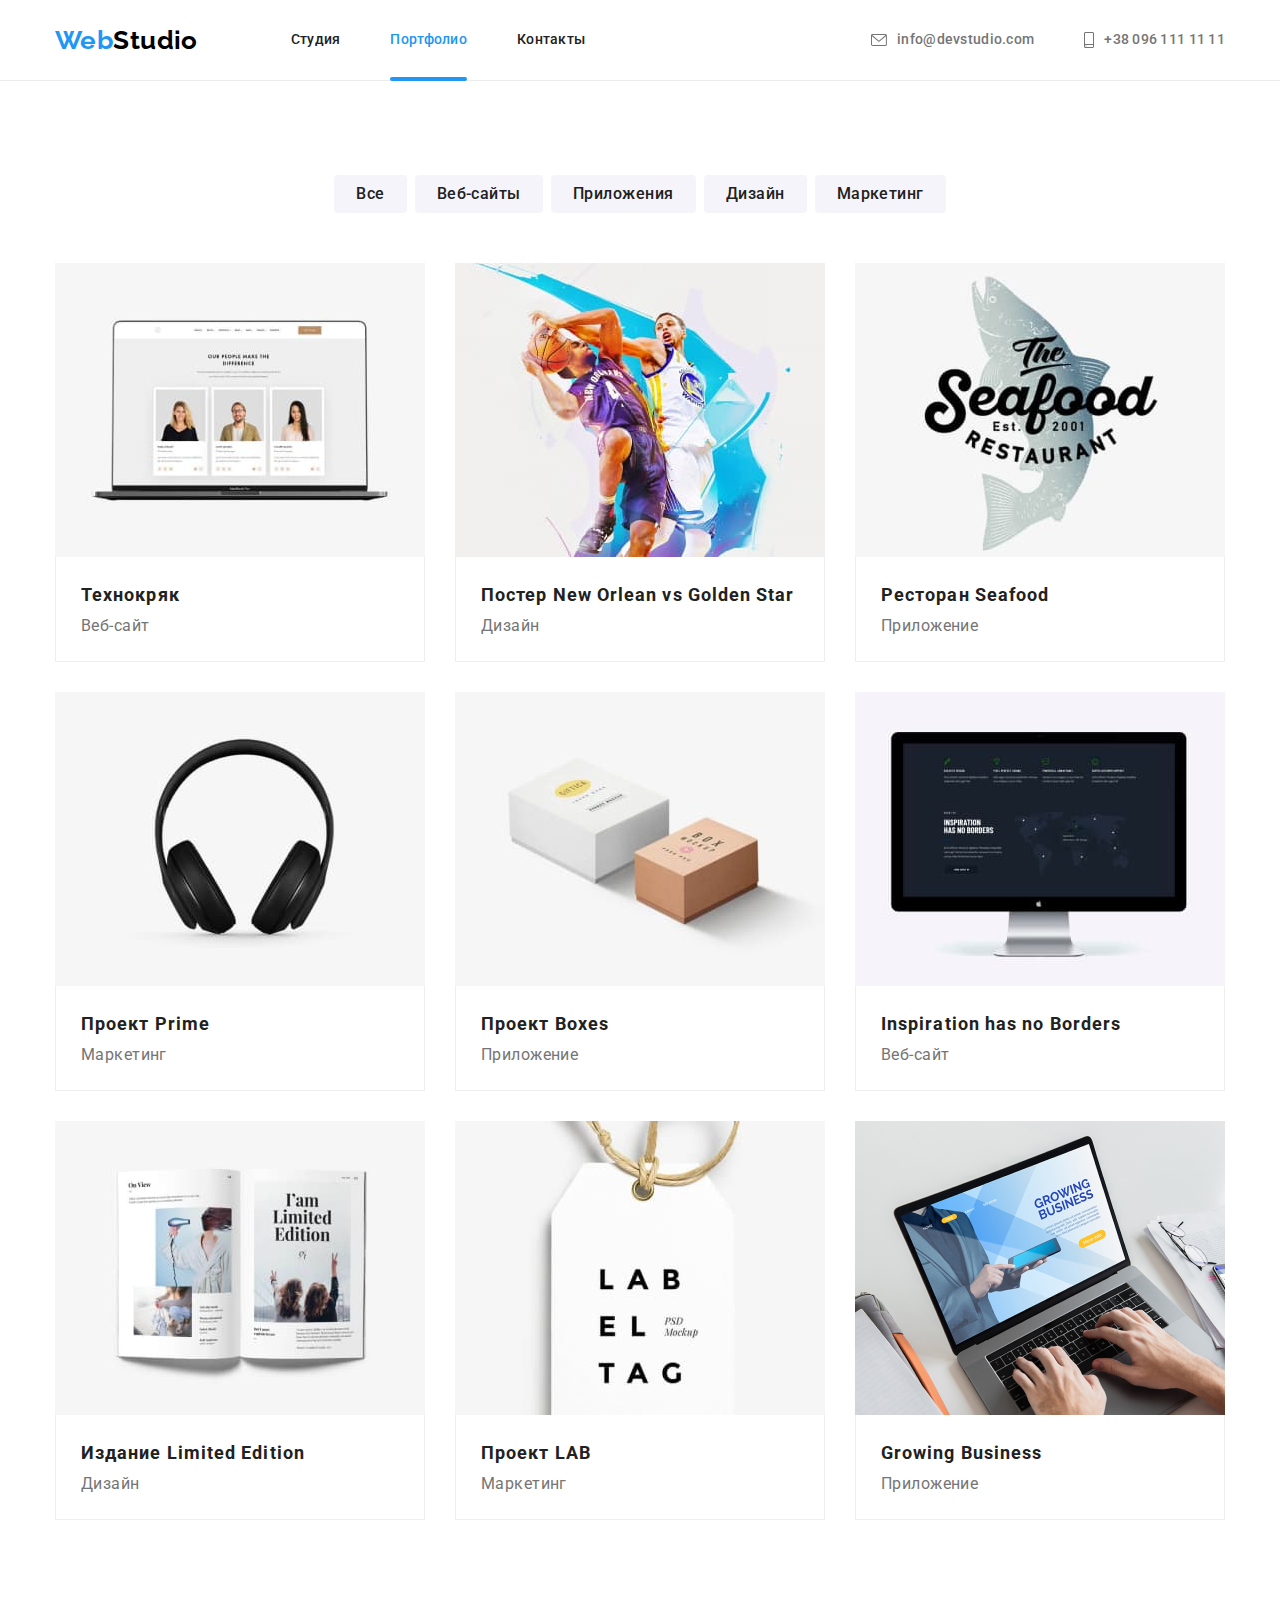
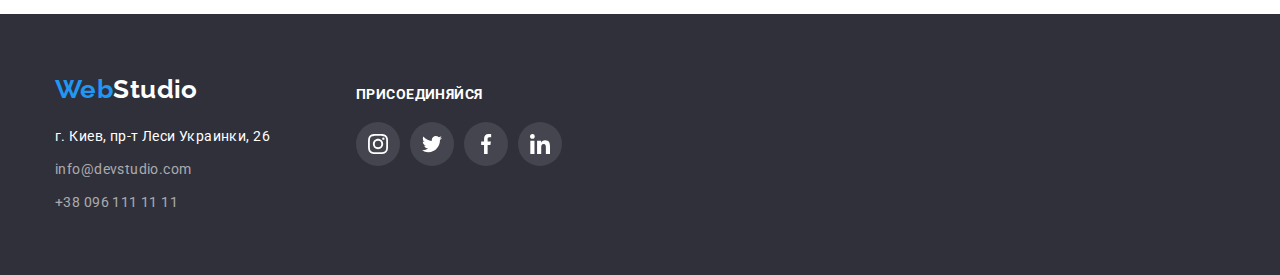
==== portfolio.html @ f60fc32f "Initial commit" ====
<!DOCTYPE html>
<html lang="ru">
  <head>
    <meta charset="UTF-8" />
    <meta http-equiv="X-UA-Compatible" content="IE=edge" />
    <meta name="viewport" content="width=device-width, initial-scale=1.0" />
    <title>Portfolio</title>

    <link rel="preconnect" href="https://fonts.googleapis.com" />
    <link rel="preconnect" href="https://fonts.gstatic.com" crossorigin />
    <link
      href="https://fonts.googleapis.com/css2?family=Raleway:wght@700&family=Roboto:wght@400;500;700;900&display=swap"
      rel="stylesheet"
    />
    <!-- Normalize start -->
    <link
      rel="stylesheet"
      href="https://cdnjs.cloudflare.com/ajax/libs/modern-normalize/1.1.0/modern-normalize.min.css"
    />

    <link rel="stylesheet" href="./css/styles.css" />
  </head>
  <body>
    <!-- Header -->
    <header class="header">
      <div class="header-menu container">
        <a class="header-logo link" href="./index.html"
          >Web<span class="logo-accent link">Studio</span>
        </a>
        <nav class="header-nav">
          <ul class="header-list list">
            <li class="header-item">
              <a href="./index.html" class="link-nav link">Студия</a>
            </li>
            <li class="header-item">
              <a href="./portfolio.html" class="link-nav link current">Портфолио</a>
            </li>
            <li class="header-item"><a href="#" class="link-nav link">Контакты</a></li>
          </ul>
        </nav>
        <ul class="header-contacts list">
          <li class="contacts-list">
            <a href="mailto:info@devstudio.com" class="contacts-link link"
              ><svg class="icon-mail">
                <use href="./images/icons.svg#mail"></use></svg
              >info@devstudio.com</a
            >
          </li>
          <li class="contacts-list">
            <a href="tel:+380961111111" class="contacts-link link"
              ><svg class="icon-smartphone">
                <use href="./images/icons.svg#phone"></use></svg
              >+38 096 111 11 11</a
            >
          </li>
        </ul>
      </div>
    </header>

    <!-- Main -->
    <main>
      <section class="portfolio section">
        <div class="container">
          <h1 class="visually-hidden">Портфолио</h1>

          <ul class="list-button list">
            <li class="portfolio-btn">
              <button class="portfolio-button" type="button">Все</button>
            </li>
            <li class="portfolio-btn">
              <button class="portfolio-button" type="button">Веб-сайты</button>
            </li>
            <li class="portfolio-btn">
              <button class="portfolio-button" type="button">Приложения</button>
            </li>
            <li class="portfolio-btn">
              <button class="portfolio-button" type="button">Дизайн</button>
            </li>
            <li class="portfolio-btn">
              <button class="portfolio-button" type="button">Маркетинг</button>
            </li>
          </ul>

          <ul class="portfolio-list list">
            <li class="portfolio-item">
              <a class="portfolio-link link" href="">
                <div class="product-thumb">
                  <img
                    src="./images/Portfolio/work_examples_1.jpg"
                    alt="Технокряк"
                    width="370"
                    height="294"
                  />
                  <div class="product-overlay">
                    <p class="review">
                      Ресурс предлагает комплексные предложения с разным уровнем функционала и
                      сервисов. Все это позволит посетителю получить исчерпывающие сведения о
                      компании или частном лице.
                    </p>
                  </div>
                </div>
                <div class="portfolio-container">
                  <h2 class="portfolio-title">Технокряк</h2>
                  <p class="examples">Веб-сайт</p>
                </div>
              </a>
            </li>
            <li class="portfolio-item">
              <a href="" class="portfolio-link link">
                <div class="product-thumb">
                  <img
                    src="./images/Portfolio/work_examples_2.jpg"
                    alt="Постер New Orlean vs Golden Star"
                    width="370"
                  />
                  <div class="product-overlay">
                    <p class="review">
                      Ресурс предлагает комплексные предложения с разным уровнем функционала и
                      сервисов. Все это позволит посетителю получить исчерпывающие сведения о
                      компании или частном лице.
                    </p>
                  </div>
                </div>
                <div class="portfolio-container">
                  <h2 class="portfolio-title">Постер New Orlean vs Golden Star</h2>
                  <p class="examples">Дизайн</p>
                </div>
              </a>
            </li>
            <li class="portfolio-item">
              <a href="" class="portfolio-link link">
                <div class="product-thumb">
                  <img
                    src="./images/Portfolio/work_examples_3.jpg"
                    alt="Ресторан Seafood"
                    width="370"
                  />
                  <div class="product-overlay">
                    <p class="review">
                      Ресурс предлагает комплексные предложения с разным уровнем функционала и
                      сервисов. Все это позволит посетителю получить исчерпывающие сведения о
                      компании или частном лице.
                    </p>
                  </div>
                </div>
                <div class="portfolio-container">
                  <h2 class="portfolio-title">Ресторан Seafood</h2>
                  <p class="examples">Приложение</p>
                </div>
              </a>
            </li>
            <li class="portfolio-item">
              <a href="" class="portfolio-link link">
                <div class="product-thumb">
                  <img
                    src="./images/Portfolio/work_examples_4.jpg"
                    alt="Проект Prime"
                    width="370"
                  />
                  <div class="product-overlay">
                    <p class="review">
                      Ресурс предлагает комплексные предложения с разным уровнем функционала и
                      сервисов. Все это позволит посетителю получить исчерпывающие сведения о
                      компании или частном лице.
                    </p>
                  </div>
                </div>
                <div class="portfolio-container">
                  <h2 class="portfolio-title">Проект Prime</h2>
                  <p class="examples">Маркетинг</p>
                </div>
              </a>
            </li>
            <li class="portfolio-item">
              <a href="" class="portfolio-link link">
                <div class="product-thumb">
                  <img
                    src="./images/Portfolio/work_examples_5.jpg"
                    alt="Проект Boxes"
                    width="370"
                  />
                  <div class="product-overlay">
                    <p class="review">
                      Ресурс предлагает комплексные предложения с разным уровнем функционала и
                      сервисов. Все это позволит посетителю получить исчерпывающие сведения о
                      компании или частном лице.
                    </p>
                  </div>
                </div>
                <div class="portfolio-container">
                  <h2 class="portfolio-title">Проект Boxes</h2>
                  <p class="examples">Приложение</p>
                </div>
              </a>
            </li>
            <li class="portfolio-item">
              <a href="" class="portfolio-link link">
                <div class="product-thumb">
                  <img
                    src="./images/Portfolio/work_examples_6.jpg"
                    alt="Inspiration has no Borders"
                    width="370"
                  />
                  <div class="product-overlay">
                    <p class="review">
                      Ресурс предлагает комплексные предложения с разным уровнем функционала и
                      сервисов. Все это позволит посетителю получить исчерпывающие сведения о
                      компании или частном лице.
                    </p>
                  </div>
                </div>
                <div class="portfolio-container">
                  <h2 class="portfolio-title">Inspiration has no Borders</h2>
                  <p class="examples">Веб-сайт</p>
                </div>
              </a>
            </li>
            <li class="portfolio-item">
              <a href="" class="portfolio-link link">
                <div class="product-thumb">
                  <img
                    src="./images/Portfolio/work_examples_7.jpg"
                    alt="Издание Limited Edition"
                    width="370"
                  />
                  <div class="product-overlay">
                    <p class="review">
                      Ресурс предлагает комплексные предложения с разным уровнем функционала и
                      сервисов. Все это позволит посетителю получить исчерпывающие сведения о
                      компании или частном лице.
                    </p>
                  </div>
                </div>
                <div class="portfolio-container">
                  <h2 class="portfolio-title">Издание Limited Edition</h2>
                  <p class="examples">Дизайн</p>
                </div>
              </a>
            </li>
            <li class="portfolio-item">
              <a href="" class="portfolio-link link">
                <div class="product-thumb">
                  <img src="./images/Portfolio/work_examples_8.jpg" alt="Проект LAB" width="370" />
                  <div class="product-overlay">
                    <p class="review">
                      Ресурс предлагает комплексные предложения с разным уровнем функционала и
                      сервисов. Все это позволит посетителю получить исчерпывающие сведения о
                      компании или частном лице.
                    </p>
                  </div>
                </div>
                <div class="portfolio-container">
                  <h2 class="portfolio-title">Проект LAB</h2>
                  <p class="examples">Маркетинг</p>
                </div>
              </a>
            </li>
            <li class="portfolio-item">
              <a href="" class="portfolio-link link">
                <div class="product-thumb">
                  <img
                    src="./images/Portfolio/work_examples_9.png"
                    alt="Growing Business"
                    width="370"
                  />
                  <div class="product-overlay">
                    <p class="review">
                      Ресурс предлагает комплексные предложения с разным уровнем функционала и
                      сервисов. Все это позволит посетителю получить исчерпывающие сведения о
                      компании или частном лице.
                    </p>
                  </div>
                </div>
                <div class="portfolio-container">
                  <h2 class="portfolio-title">Growing Business</h2>
                  <p class="examples">Приложение</p>
                </div>
              </a>
            </li>
          </ul>
        </div>
      </section>
    </main>

    <!-- Footer -->
    <footer class="footer">
      <div class="container footer-container">
        <div class="address-container">
          <a class="footer-logo" href="./index.html"
            >Web<span class="footer-logo-accent">Studio</span>
          </a>
          <address>
            <ul class="footer-list list">
              <li class="footer-item">
                <a
                  href="https://bit.ly/3pXMvUd"
                  class="footer-link link"
                  target="_blank"
                  rel="noopener noreferrer"
                  >г. Киев, пр-т Леси Украинки, 26</a
                >
              </li>
              <li class="footer-item">
                <a href="mailto:info@devstudio.com" class="address-link link">info@devstudio.com</a>
              </li>
              <li class="footer-item">
                <a href="tel:+380961111111" class="address-link link">+38 096 111 11 11</a>
              </li>
            </ul>
          </address>
        </div>

        <div class="social-container">
          <h3 class="social-title">присоединяйся</h3>
          <ul class="social-list list">
            <li>
              <a class="social-link" href="">
                <svg class="social-icon" width="20" height="20">
                  <use href="./images/icons.svg#instagram"></use>
                </svg>
              </a>
            </li>
            <li>
              <a class="social-link" href="">
                <svg class="social-icon" width="20" height="20">
                  <use href="./images/icons.svg#twitter"></use>
                </svg>
              </a>
            </li>
            <li>
              <a class="social-link" href="">
                <svg class="social-icon" width="20" height="20">
                  <use href="./images/icons.svg#facebook"></use>
                </svg>
              </a>
            </li>
            <li>
              <a class="social-link" href="">
                <svg class="social-icon" width="20" height="20">
                  <use href="./images/icons.svg#linkedin"></use>
                </svg>
              </a>
            </li>
          </ul>
        </div>
      </div>
    </footer>
  </body>
</html>
---- css/styles.css ----
:root {
  /* Fonts */
  --primary-font: Roboto, sans-serif;
  --secondary-font: Raleway, sans-serif;
  /* Text color */
  --primary-text-color: #757575;
  --title-text-color: #212121;
  --text-logo-color: #000000;
  --wite-text-color: #ffffff;
  --footer-text-color: rgba(255, 255, 255, 0.6);
  --accent-text-color: #2196f3;
  /* Bacground-color */
  --accent-color: #2196f3;
  --accent-button-color: #188ce8;
  --wite-background-color: #ffffff;
  --button-color: #f5f4fa;
  --accent-bacground-color: #2f303a;
  --section-bacground-color: #eeeeee;
  --alt-section-color: #e5e5e5;
  --team-background-color: #f5f4fa;

  /* Line color */
  --header-line-colour: #ececec;

  /* Icon color*/
  --primary-icon-color: #afb1b8;
  --second-icon-color: #ffffff;
}
/* Base styles */

body {
  background-color: var(--wite-background-color);
  color: var(--primary-text-color);
  font-family: var(--primary-font);
  font-size: 14px;
  letter-spacing: 0.03em;
}

/* Reset styles*/

.list {
  list-style: none;
  margin: 0;
  padding: 0;
}

h1,
h2,
h3,
h4,
h5,
h6,
p {
  margin: 0;
}

.link {
  text-decoration: none;
}

img {
  display: block;
  max-width: 100%;
  height: auto;
}

/* Conteiner setings */
.container {
  width: 1200px;
  padding-left: 15px;
  padding-right: 15px;
  margin-left: auto;
  margin-right: auto;
}
.section {
  padding-top: 94px;
  padding-bottom: 94px;
}

/* Header */
.header {
  border-bottom: 1px solid var(--header-line-colour);
}

/* Logo */
.header-logo {
  color: var(--accent-text-color);
  font-family: var(--secondary-font);
  font-weight: 700;
  font-size: 26px;
  line-height: calc(31 / 26);
  text-decoration: none;
}
.logo-accent {
  color: var(--text-logo-color);
}

/* Nav */

.link-item {
  width: 16px;
  height: 12px;
}

.header-menu {
  display: flex;
  align-items: center;
}
.header-nav {
  display: flex;
  align-items: center;
  margin-left: 93px;
}

.header-list {
  display: flex;
  gap: 50px;
}

.link-nav {
  display: block;
  padding-top: 32px;
  padding-bottom: 32px;

  color: var(--title-text-color);
  font-weight: 500;
  line-height: 1.14;
  letter-spacing: 0.02em;
  transition-property: color;
  transition-duration: 250ms;
  transition-timing-function: cubic-bezier(0.4, 0, 0.2, 1);
}
.link-nav:hover,
.link-nav:focus {
  color: var(--accent-text-color);
}

.current {
  position: relative;
  color: var(--accent-text-color);
}

.current::after {
  content: '';
  position: absolute;
  left: 0;
  bottom: 0;
  display: block;
  transform: translateY(1px);
  width: 100%;
  height: 4px;
  border-radius: 2px;
  background-color: var(--accent-color);
}

/* Contacts */
.header-contacts {
  display: flex;
  margin-left: auto;
}
.header-contacts .contacts-list + .contacts-list {
  margin-left: 50px;
}
.contacts-link {
  padding-top: 32px;
  padding-bottom: 32px;
  display: flex;
  align-items: center;

  color: var(--primary-text-color);
  font-weight: 500;
  line-height: 1.14;
  letter-spacing: 0.02em;
  transition-property: color;
  transition-duration: 250ms;
  transition-timing-function: cubic-bezier(0.4, 0, 0.2, 1);
}
.contacts-link:hover,
.contacts-link:focus {
  color: var(--accent-text-color);
}
.icon-mail {
  width: 16px;
  height: 12px;
  margin-right: 10px;
  fill: currentColor;
}

.icon-smartphone {
  width: 10px;
  height: 16px;
  margin-right: 10px;
  fill: currentColor;
}

/* Hero */

.hero-title {
  color: var(--wite-text-color);
  font-weight: 900;
  font-size: 44px;
  line-height: calc(60 / 44);

  letter-spacing: 0.06em;
  text-transform: uppercase;
  margin-top: 0px;
  margin-bottom: 30px;
}

.hero-text-container {
  width: 696px;
  height: 120px;
  margin-left: auto;
  margin-right: auto;
}

.hero {
  max-width: 1600px;
  height: 600px;
  margin-left: auto;
  margin-right: auto;

  background-image: linear-gradient(to right, rgba(47, 48, 58, 0.4), rgba(47, 48, 58, 0.4)),
    url('../images/Hero/hero-jpg.jpg');
  background-position: center;
  background-size: cover;
  background-repeat: no-repeat;

  background-color: var(--accent-bacground-color);
  text-align: center;
  padding-top: 200px;
  padding-bottom: 200px;
}

.hero-button {
  font-family: Roboto;
  background-color: var(--accent-text-color);
  color: var(--wite-text-color);
  font-weight: 700;
  font-size: 16px;
  line-height: 1.87;
  letter-spacing: 0.06em;
  cursor: pointer;
  text-align: center;
  border-radius: 4px;
  padding: 10px 32px;
  min-width: 200px;
  border: 0;
  transition-property: background-color;
  transition-duration: 250ms;
  transition-timing-function: cubic-bezier(0.4, 0, 0.2, 1);
}
.hero-button:hover,
.hero-button:focus {
  background-color: var(--accent-button-color);
}

/* Modal window */

.backdrop {
  position: fixed;
  top: 0;
  left: 0;
  width: 100%;
  height: 100%;
  background: rgba(0, 0, 0, 0.2);
  opacity: 1;
  transition-property: opacity;
  transition-duration: 250ms;
  transition-timing-function: cubic-bezier(0.4, 0, 0.2, 1);
}

.backdrop.is-hidden {
  opacity: 0;
  pointer-events: none;
}

.modal {
  position: absolute;
  top: 50%;
  left: 50%;
  transform: translate(-50%, -50%);
  min-width: 528px;
  min-height: 581px;
  background-color: var(--wite-background-color);
  box-shadow: 0px 1px 3px rgba(0, 0, 0, 0.12), 0px 1px 1px rgba(0, 0, 0, 0.14),
    0px 2px 1px rgba(0, 0, 0, 0.2);
  border-radius: 4px;
}

.modal-button {
  position: absolute;
  width: 30px;
  height: 30px;
  top: 8px;
  right: 8px;
  padding: 0;
  border: 0;
  background-color: var(--wite-background-color);
  margin-right: auto;
}

/* peculiarities */
.peculiarities-list {
  display: flex;
  gap: 30px;
}

.visually-hidden {
  position: absolute;
  width: 1px;
  height: 1px;
  margin: -1px;
  border: 0;
  padding: 0;
  white-space: nowrap;
  clip-path: inset(100%);
  clip: rect(0 0 0 0);
  overflow: hidden;
}
.peculiarities-title {
  font-style: normal;
  font-weight: 700;
  font-size: 14px;
  line-height: 1.14;
  letter-spacing: 0.03em;
  color: var(--title-text-color);
  text-transform: uppercase;

  margin-top: 30px;
  margin-bottom: 10px;
}

.icon-container {
  width: 270px;
  height: 120px;
  background: #f5f4fa;
  border-radius: 4px;
  align-items: center;
  display: flex;
  justify-content: center;
}
.icon-antena,
.icon-clock,
.icon-diagram,
.icon-astronaut {
  width: 70px;
  height: 70px;
  fill: currentColor;
}

.peculiarities-container {
  width: 270px;
  margin-left: 0;
  margin-right: 0;
}

.peculiarities-text {
  line-height: 1.71;
  margin-top: 0;
  margin-bottom: 0;
}

/* Work */

.work {
  padding-top: 0;
}

.work-title {
  font-weight: 700;
  font-size: 36px;
  line-height: 1.16;
  text-align: center;
  color: var(--title-text-color);
  margin-top: 0;
  margin-bottom: 50px;
}

.work-list {
  display: flex;
  gap: 30px;
}
.work-item {
  position: relative;
}

.work-text {
  position: absolute;
  bottom: 0;
  justify-content: center;
  align-items: center;
  display: flex;
  width: 100%;
  height: 70px;
  background-color: rgba(47, 48, 58, 0.8);
  font-weight: 700;
  line-height: calc(16 / 14);
  text-align: center;
  text-transform: uppercase;
  color: var(--wite-text-color);
}

/* Team */
.team-title {
  font-weight: 700;
  font-size: 36px;
  line-height: 1.16;
  text-align: center;
  color: var(--title-text-color);
  margin-top: 0;
  margin-bottom: 50px;
}
.team {
  background-color: var(--team-background-color);
}
.team-list {
  display: flex;
  gap: 30px;
}
.team-item {
  width: 270px;
  margin-left: auto;
  margin-right: auto;

  background: var(--wite-background-color);
  box-shadow: 0px 1px 3px rgba(0, 0, 0, 0.12), 0px 1px 1px rgba(0, 0, 0, 0.14),
    0px 2px 1px rgba(0, 0, 0, 0.2);
  border-radius: 0px 0px 4px 4px;
}

.team-container {
  padding-top: 30px;
  padding-bottom: 30px;
}
.name {
  font-weight: 500;
  font-size: 16px;
  line-height: 1.18;
  text-align: center;
  color: var(--title-text-color);
  margin-bottom: 10px;
}
.profession {
  font-size: 16px;
  line-height: 1.18;
  text-align: center;
  margin-bottom: 16px;
}

.team-icon-list {
  display: flex;
  justify-content: center;
  gap: 10px;
}

.team-social-link {
  display: flex;
  align-items: center;
  justify-content: center;

  width: 44px;
  height: 44px;
  border-radius: 50%;
  color: var(--primary-icon-color);

  transition-property: background-color, color;
  transition-duration: 250ms;
  transition-timing-function: cubic-bezier(0.4, 0, 0.2, 1);
}

.team-social-link:hover,
.team-social-link:focus {
  background-color: var(--accent-color);
  color: var(--second-icon-color);
}
.team-icon {
  fill: currentColor;

  transition-property: fill;
  transition-duration: 250ms;
  transition-timing-function: cubic-bezier(0.4, 0, 0.2, 1);
}
.team-icon:hover,
.team-icon:focus {
  fill: var(--wite-text-color);
}

/* Clients */

.clients-title {
  font-weight: 700;
  font-size: 36px;
  line-height: calc(42 / 36);
  text-align: center;
  color: var(--title-text-color);
  margin-top: 0;
  margin-bottom: 50px;
}

.clients-list {
  display: flex;
  justify-content: center;
  gap: 30px;
}

.client-icon {
  fill: currentColor;
}

.clients-link {
  display: flex;
  justify-content: center;
  align-items: center;
  color: var(--primary-icon-color);
  width: 170px;
  height: 92px;
  border-radius: 4px;
  border: 1px solid var(--primary-icon-color);

  transition-property: border-color, color;
  transition-duration: 250ms;
  transition-timing-function: cubic-bezier(0.4, 0, 0.2, 1);
}

.clients-link:hover,
.clients-link:focus {
  color: var(--accent-color);
  border-color: var(--accent-color);
}

/* Portfolio */
.portfolio-button {
  font-family: inherit;
  color: var(--title-text-color);
  background-color: var(--button-color);
  font-weight: 500;
  font-size: 16px;
  line-height: 1.62;
  text-align: center;
  cursor: pointer;
  letter-spacing: 0.03em;

  border-radius: 4px;
  padding: 6px 22px;
  border: 0;

  transition-property: background-color, color, box-shadow;
  transition-duration: 250ms;
  transition-timing-function: cubic-bezier(0.4, 0, 0.2, 1);
}

.portfolio-button:hover,
.portfolio-button:focus {
  color: var(--wite-text-color);
  background-color: var(--accent-color);
  box-shadow: 0px 3px 1px rgba(0, 0, 0, 0.1), 0px 1px 2px rgba(0, 0, 0, 0.08),
    0px 2px 2px rgba(0, 0, 0, 0.12);
}

.list-button {
  display: flex;
  margin-right: auto;
  margin-left: auto;
  justify-content: center;
  margin-bottom: 50px;
}

.portfolio-btn {
  margin-right: 8px;
}
.portfolio-btn:last-child {
  margin-right: 0;
}

.portfolio-title {
  font-weight: 700;
  font-size: 18px;
  line-height: 2;
  letter-spacing: 0.06em;
  color: var(--title-text-color);

  height: 30px;
  margin-right: auto;
  margin-left: auto;
  margin-bottom: 4px;
}
.portfolio-list {
  display: flex;
  flex-wrap: wrap;
  gap: 30px;
}

.portfolio-item {
  width: 370px;
  /* flex-basis: calc((100%- (30px * 3)) / 4); */
}
.portfolio-link {
  display: block;

  transition-property: box-shadow;
  transition-duration: 250ms;
  transition-timing-function: cubic-bezier(0.4, 0, 0.2, 1);
}
.portfolio-link:hover,
.portfolio-link:focus {
  box-shadow: 0px 1px 1px rgba(0, 0, 0, 0.12), 0px 4px 4px rgba(0, 0, 0, 0.06),
    1px 4px 6px rgba(0, 0, 0, 0.16);
}

.product-thumb {
  position: relative;
  overflow: hidden;
}

.product-overlay {
  position: absolute;
  top: 0;
  left: 0;
  width: 100%;
  height: 100%;
  background: rgba(33, 150, 243, 0.9);
  transform: translateY(100%);

  transition-property: transform;
  transition-duration: 250ms;
  transition-timing-function: cubic-bezier(0.4, 0, 0.2, 1);
}

.portfolio-link:hover .product-overlay,
.portfolio-link:focus .product-overlay {
  transform: translateY(0);
}
.review {
  font-weight: 400;
  font-size: 18px;
  line-height: calc(28 / 18);
  text-align: center;
  color: var(--wite-text-color);
  padding: 63px 24px;
}
.portfolio-container {
  border: 1px solid var(--section-bacground-color);
  border-top: none;
  padding: 20px 25px;
}

.examples {
  line-height: 1.87;
  font-size: 16px;
  color: var(--primary-text-color);

  width: 322px;
  height: 30px;
  margin-right: auto;
  margin-left: auto;
}

/* Footer */

.footer {
  background-color: var(--accent-bacground-color);
  padding-top: 60px;
  padding-bottom: 60px;
}
.footer-logo {
  display: inline-block;
  color: var(--accent-text-color);
  font-family: var(--secondary-font);
  font-weight: 700;
  font-size: 26px;
  line-height: calc(31 / 26);
  text-decoration: none;
  margin-bottom: 20px;
}

.footer-logo-accent {
  color: var(--wite-text-color);
}
.social-title {
  font-weight: 700;
  font-size: 14px;
  line-height: calc(16 / 14);
  letter-spacing: 0.03em;
  text-transform: uppercase;
  color: var(--wite-text-color);
  margin-bottom: 20px;
}

.address-container {
  width: 231px;
}
.footer-item {
  margin-bottom: 9px;
}
.footer-item:last-child {
  margin-bottom: 0;
}

.footer-link {
  line-height: 1.71;
  color: var(--wite-text-color);
  font-style: normal;

  transition-property: color;
  transition-duration: 250ms;
  transition-timing-function: cubic-bezier(0.4, 0, 0.2, 1);
}

.address-link {
  font-style: normal;
  line-height: 1.71;
  color: var(--footer-text-color);

  transition-property: color;
  transition-duration: 250ms;
  transition-timing-function: cubic-bezier(0.4, 0, 0.2, 1);
}

.address-link:hover,
.address-link:focus {
  color: var(--accent-text-color);
}

.footer-link:hover,
.footer-link:focus {
  color: var(--accent-text-color);
}
.social-container {
  margin-left: 70px;
  margin-top: 12px;
}
.footer-container {
  display: flex;
}
.social-list {
  display: flex;
  gap: 10px;
}
.social-item {
  display: flex;
}

.social-link {
  display: flex;
  align-items: center;
  justify-content: center;
  width: 44px;
  height: 44px;
  border-radius: 50%;
  border: 0;
  gap: 10px;
  background: rgba(255, 255, 255, 0.1);

  transition-property: background-color, fill;
  transition-duration: 250ms;
  transition-timing-function: cubic-bezier(0.4, 0, 0.2, 1);
}
.social-link:hover,
.social-link:focus {
  background-color: var(--accent-color);
}
.social-icon {
  fill: var(--wite-background-color);
}
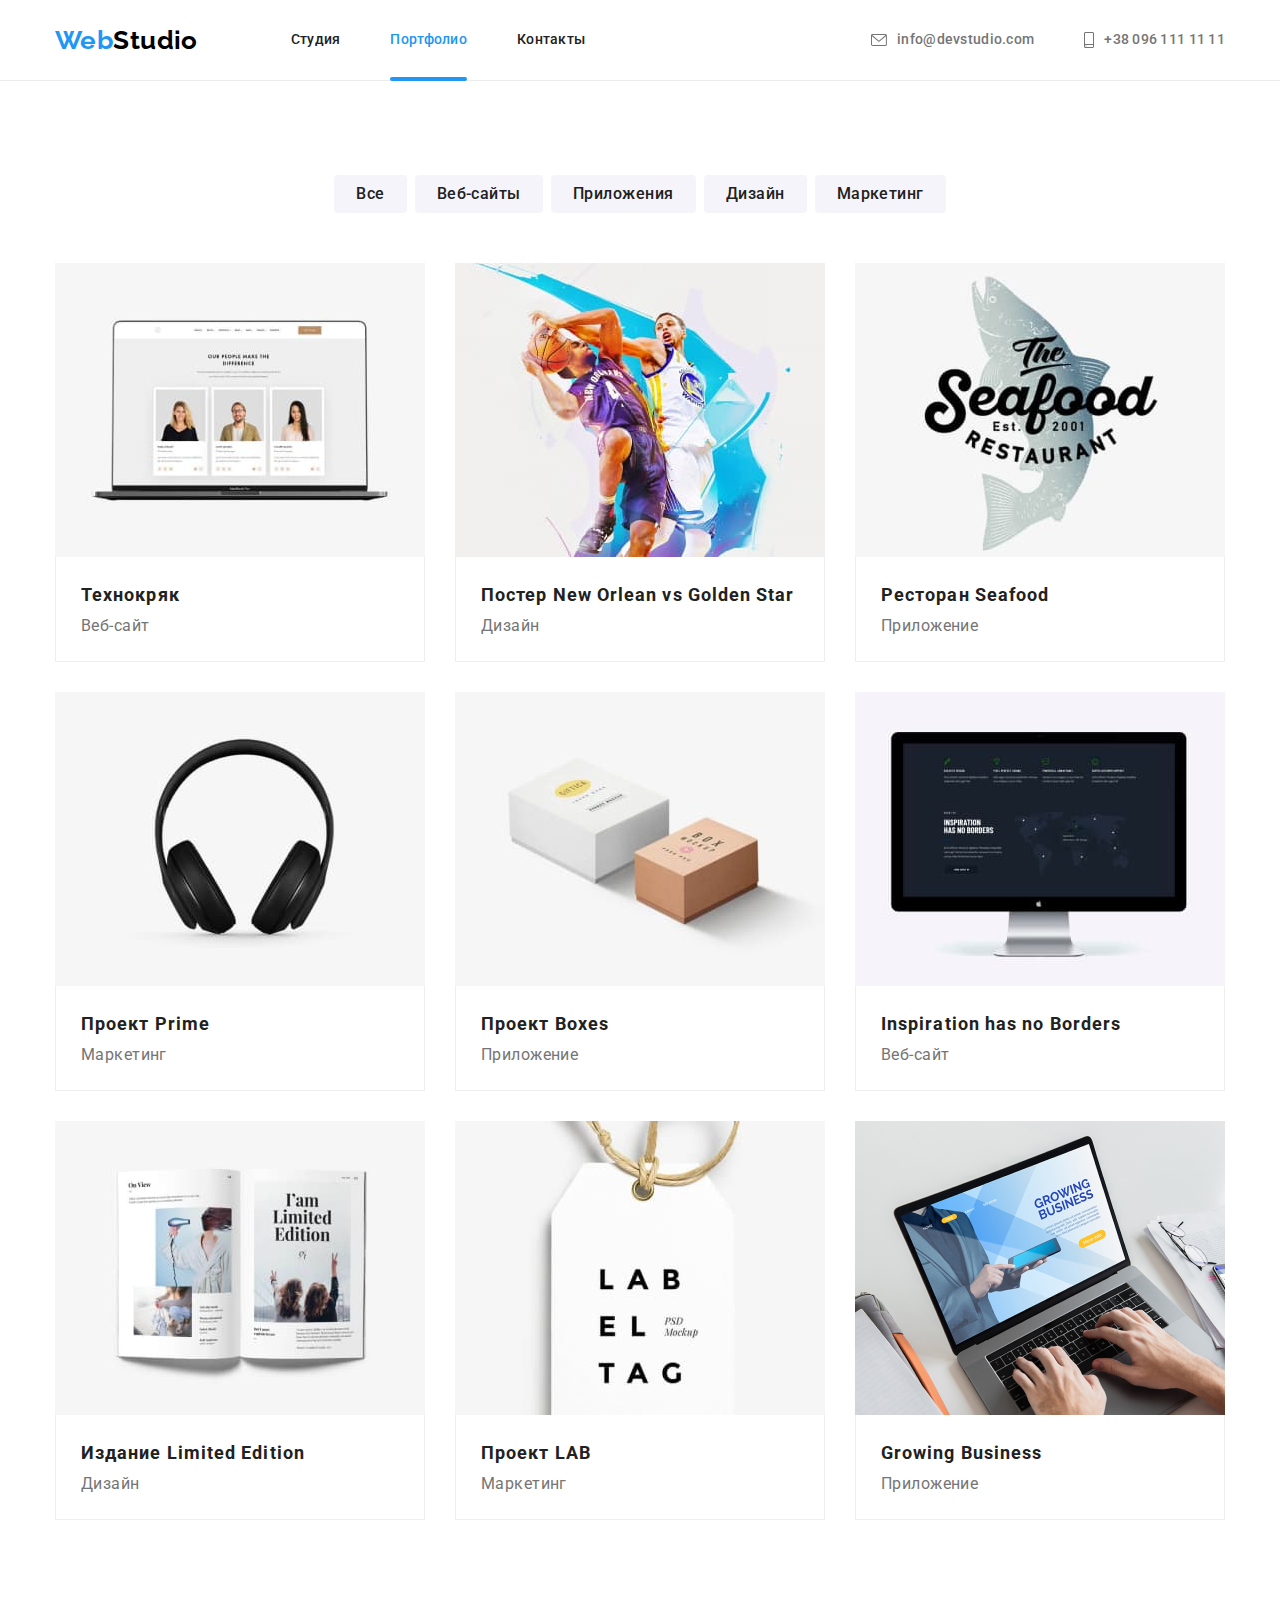
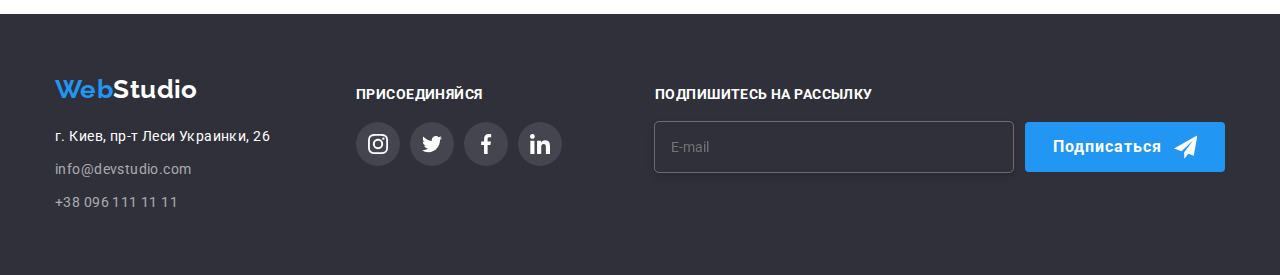
==== commit 2844c36f: "add forms" ====
--- a/portfolio.html
+++ b/portfolio.html
@@ -343,6 +343,24 @@
             </li>
           </ul>
         </div>
+        <div class="mail-delivery">
+          <h3 class="mail-delivery-title">Подпишитесь на рассылку</h3>
+          <div class="send-menu">
+            <input
+              class="mail-delivery-input"
+              type="email"
+              name="email"
+              id="email-footer"
+              placeholder="E-mail"
+            />
+            <button class="mail-delivery-btn" type="submit">
+              Подписаться
+              <svg class="send-icon" width="24" height="24">
+                <use href="./images/icons.svg#send"></use>
+              </svg>
+            </button>
+          </div>
+        </div>
       </div>
     </footer>
   </body>
--- a/css/styles.css
+++ b/css/styles.css
@@ -299,7 +299,145 @@
   background-color: var(--wite-background-color);
   margin-right: auto;
 }
-
+.modal-title {
+  font-weight: 700;
+  font-size: 20px;
+  line-height: calc(23 / 20);
+  text-align: center;
+  color: var(--title-text-color);
+  padding: 40px 40px 0px 40px;
+  margin-bottom: 12px;
+}
+
+.modal-form {
+  width: 448px;
+  margin-left: auto;
+  margin-right: auto;
+}
+
+.form-field {
+  position: relative;
+  display: flex;
+  flex-direction: column;
+  margin-bottom: 10px;
+}
+.checkbox-input {
+  position: absolute;
+  -webkit-appearance: none;
+  -moz-appearance: none;
+  appearance: none;
+}
+
+.lable {
+  display: flex;
+  align-items: center;
+}
+.checkbox-icon {
+  width: 16px;
+  height: 15px;
+  background-image: url(../images/off.svg);
+  margin-right: 7px;
+}
+.checkbox-input:checked + .checkbox-icon {
+  background-image: url(../images/on.svg);
+}
+
+.form-field label {
+  font-size: 12px;
+  line-height: calc(14 / 12);
+  letter-spacing: 0.01em;
+  margin-bottom: 4px;
+}
+
+.form-field input {
+  margin: 0;
+  height: 40px;
+  padding: 12px 42px;
+  border: 1px solid rgba(33, 33, 33, 0.2);
+  border-radius: 4px;
+  cursor: pointer;
+  transition-property: border-color;
+  transition-duration: 250ms;
+  transition-timing-function: cubic-bezier(0.4, 0, 0.2, 1);
+}
+
+.modal-icon {
+  position: absolute;
+  top: 50%;
+  left: 12px;
+  fill: var(--title-text-color);
+  transition-property: fill;
+  transition-duration: 250ms;
+  transition-timing-function: cubic-bezier(0.4, 0, 0.2, 1);
+}
+.form-field input:focus ~ .modal-icon,
+.form-field input:hover ~ .modal-icon {
+  fill: var(--accent-color);
+}
+.form-field input:focus,
+.form-field input:hover {
+  border-color: var(--accent-color);
+}
+
+.checkbox-link {
+  line-height: calc(24 / 14);
+  text-decoration-line: underline;
+
+  color: var(--accent-text-color);
+}
+
+.coment {
+  resize: none;
+  height: 120px;
+  padding: 12px 16px;
+  border: 1px solid rgba(33, 33, 33, 0.2);
+  border-radius: 4px;
+}
+.submit-btn {
+  bottom: 40px;
+  font-family: Roboto;
+  background-color: var(--accent-text-color);
+  color: var(--wite-text-color);
+  font-weight: 700;
+  font-size: 16px;
+  line-height: 1.87;
+  letter-spacing: 0.06em;
+  cursor: pointer;
+  text-align: center;
+  border-radius: 4px;
+  padding: 10px 32px;
+  min-width: 200px;
+  border: 0;
+  box-shadow: 0px 4px 4px rgba(0, 0, 0, 0.15);
+  transition-property: background-color;
+  transition-duration: 250ms;
+  transition-timing-function: cubic-bezier(0.4, 0, 0.2, 1);
+}
+
+.submit-btn:hover {
+  background-color: #188ce8;
+}
+.checkbox {
+  display: flex;
+  justify-content: center;
+  align-items: stretch;
+  padding: 0;
+  margin-bottom: 30px;
+  margin-top: 20px;
+}
+.checkbox input {
+  margin-right: 8px;
+}
+.coment:placeholder-shown {
+  font-size: 12px;
+  line-height: calc(14 / 12);
+  letter-spacing: 0.01em;
+  color: rgba(117, 117, 117, 0.5);
+}
+.btn-container {
+  display: flex;
+  justify-content: center;
+}
 /* peculiarities */
 .peculiarities-list {
   display: flex;
@@ -763,3 +901,55 @@
 .social-icon {
   fill: var(--wite-background-color);
 }
+.mail-delivery {
+  display: inline-block;
+  width: 570px;
+  margin-left: 93px;
+  margin-top: 12px;
+}
+.mail-delivery-title {
+  font-weight: 700;
+  font-size: 14px;
+  line-height: calc(16 / 14);
+  letter-spacing: 0.03em;
+  text-transform: uppercase;
+  color: var(--wite-text-color);
+  margin-bottom: 20px;
+}
+.mail-delivery-btn {
+  display: flex;
+  align-items: center;
+  font-family: Roboto;
+  background-color: var(--accent-text-color);
+  color: var(--wite-text-color);
+  font-weight: 700;
+  font-size: 16px;
+  line-height: 1.87;
+  letter-spacing: 0.06em;
+  cursor: pointer;
+  text-align: center;
+  border-radius: 4px;
+  padding: 10px 28px;
+  max-width: 200px;
+  max-height: 50px;
+  border: 0;
+}
+
+.mail-delivery-input {
+  width: 358px;
+  height: 50px;
+  padding: 15px 16px;
+  border: 0;
+  outline: 1px solid rgba(255, 255, 255, 0.3);
+  background-color: var(--accent-bacground-color);
+  filter: drop-shadow(0px 4px 4px rgba(0, 0, 0, 0.15));
+  border-radius: 4px;
+  margin-right: 12px;
+  color: var(--wite-text-color);
+}
+.send-icon {
+  margin-left: 12px;
+}
+.send-menu {
+  display: flex;
+}
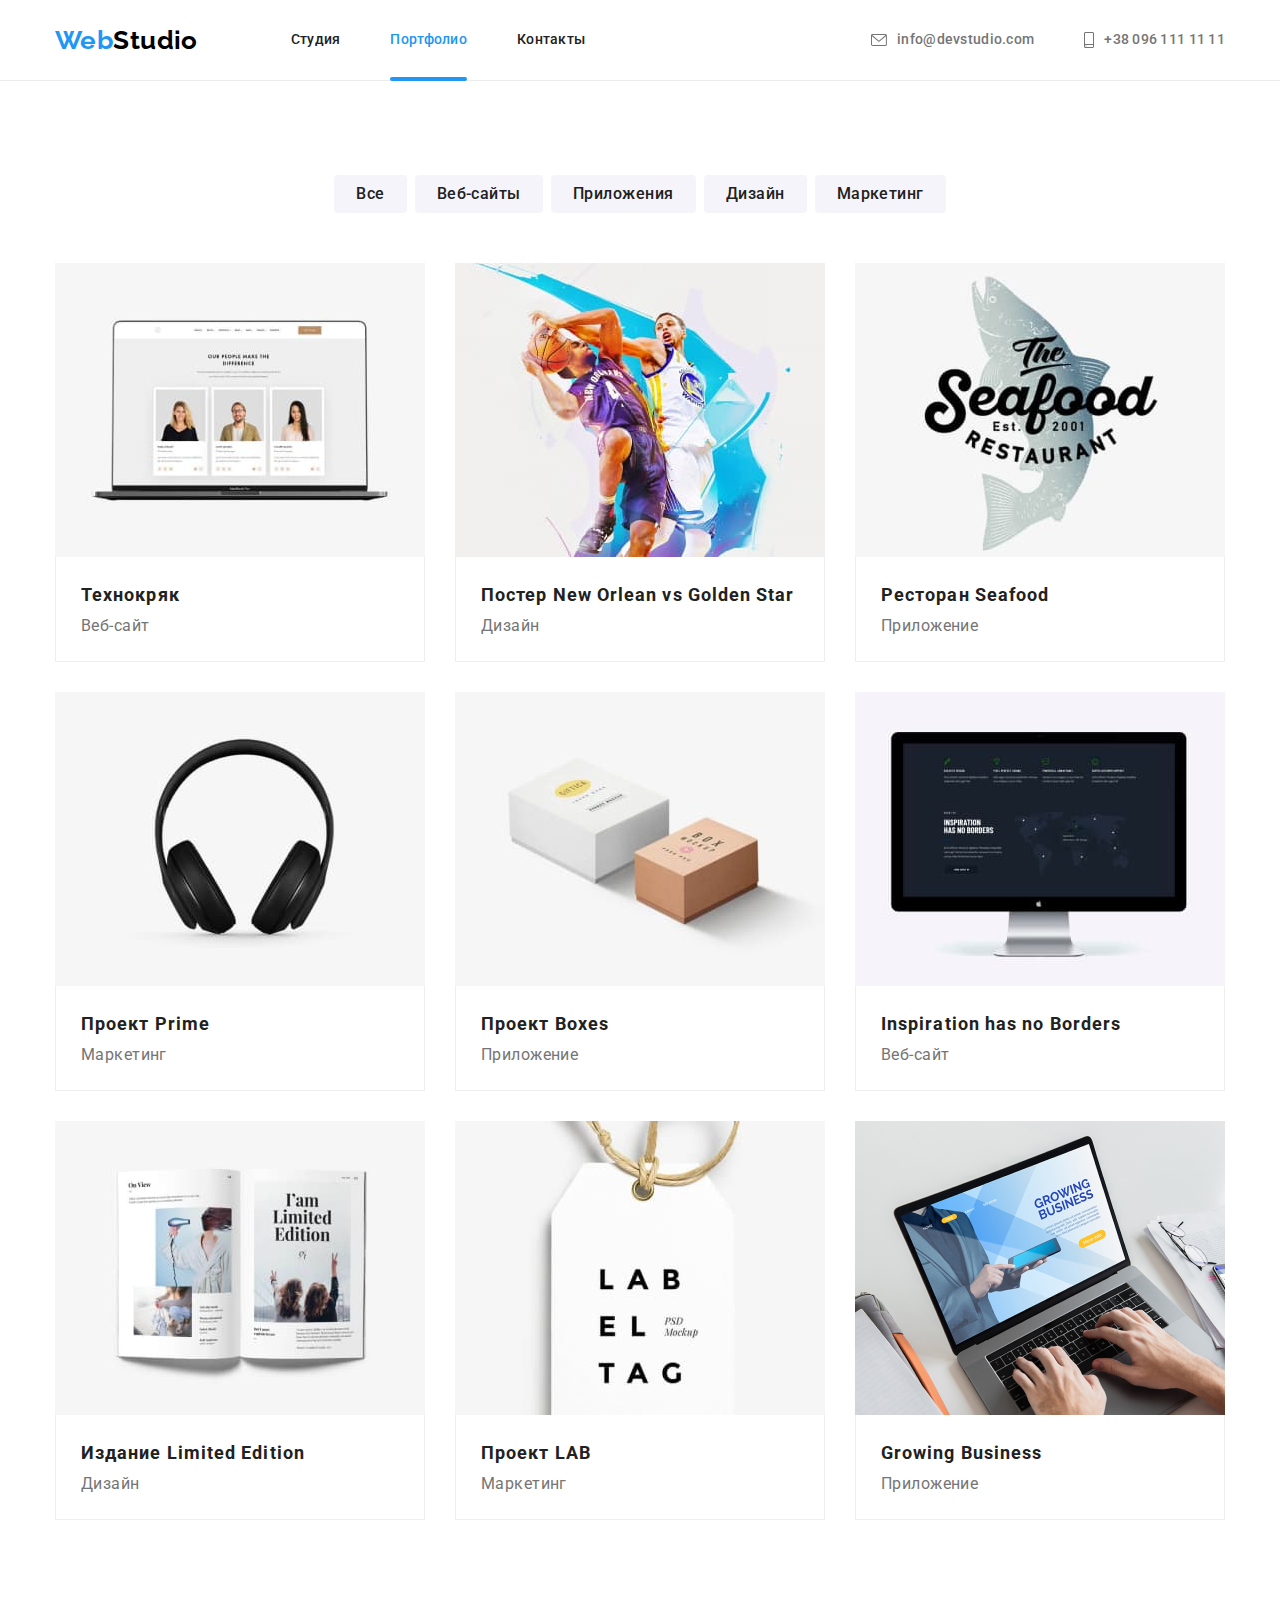
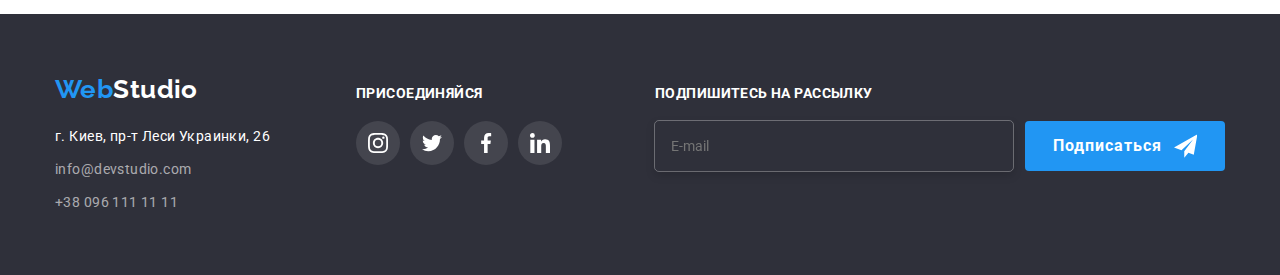
==== commit e38e2f29: "Fix bugs" ====
--- a/portfolio.html
+++ b/portfolio.html
@@ -311,7 +311,7 @@
         </div>
 
         <div class="social-container">
-          <h3 class="social-title">присоединяйся</h3>
+          <p class="social-title">присоединяйся</p>
           <ul class="social-list list">
             <li>
               <a class="social-link" href="">
@@ -344,14 +344,15 @@
           </ul>
         </div>
         <div class="mail-delivery">
-          <h3 class="mail-delivery-title">Подпишитесь на рассылку</h3>
-          <div class="send-menu">
+          <p class="mail-delivery-title">Подпишитесь на рассылку</p>
+          <form class="send-menu" action="">
             <input
               class="mail-delivery-input"
               type="email"
               name="email"
               id="email-footer"
               placeholder="E-mail"
+              required
             />
             <button class="mail-delivery-btn" type="submit">
               Подписаться
@@ -359,7 +360,7 @@
                 <use href="./images/icons.svg#send"></use>
               </svg>
             </button>
-          </div>
+          </form>
         </div>
       </div>
     </footer>
--- a/css/styles.css
+++ b/css/styles.css
@@ -280,8 +280,9 @@
   top: 50%;
   left: 50%;
   transform: translate(-50%, -50%);
-  min-width: 528px;
-  min-height: 581px;
+  padding: 40px;
+  width: 528px;
+  height: 581px;
   background-color: var(--wite-background-color);
   box-shadow: 0px 1px 3px rgba(0, 0, 0, 0.12), 0px 1px 1px rgba(0, 0, 0, 0.14),
     0px 2px 1px rgba(0, 0, 0, 0.2);
@@ -298,14 +299,24 @@
   border: 0;
   background-color: var(--wite-background-color);
   margin-right: auto;
-}
+  cursor: pointer;
+
+  transition-property: fill;
+  transition-duration: 250ms;
+  transition-timing-function: cubic-bezier(0.4, 0, 0.2, 1);
+}
+
+.modal-button:hover .modal-close {
+  --color5: var(--accent-color);
+}
+
 .modal-title {
   font-weight: 700;
   font-size: 20px;
   line-height: calc(23 / 20);
   text-align: center;
   color: var(--title-text-color);
-  padding: 40px 40px 0px 40px;
+
   margin-bottom: 12px;
 }
 
@@ -321,6 +332,10 @@
   flex-direction: column;
   margin-bottom: 10px;
 }
+.form-field:nth-child(4) {
+  margin-bottom: 0;
+}
+
 .checkbox-input {
   position: absolute;
   -webkit-appearance: none;
@@ -356,7 +371,7 @@
   border: 1px solid rgba(33, 33, 33, 0.2);
   border-radius: 4px;
   cursor: pointer;
-  transition-property: border-color;
+  transition-property: border-color, outline-color;
   transition-duration: 250ms;
   transition-timing-function: cubic-bezier(0.4, 0, 0.2, 1);
 }
@@ -370,19 +385,29 @@
   transition-duration: 250ms;
   transition-timing-function: cubic-bezier(0.4, 0, 0.2, 1);
 }
-.form-field input:focus ~ .modal-icon,
-.form-field input:hover ~ .modal-icon {
+.form-field input:focus ~ .modal-icon {
   fill: var(--accent-color);
 }
-.form-field input:focus,
-.form-field input:hover {
-  border-color: var(--accent-color);
+.form-field input:focus {
+  outline-color: var(--accent-color);
+}
+
+.form-field textarea {
+  transition-property: outline-color;
+  transition-duration: 250ms;
+  transition-timing-function: cubic-bezier(0.4, 0, 0.2, 1);
+}
+
+.form-field textarea:focus {
+  outline-color: var(--accent-color);
 }
 
 .checkbox-link {
+  display: block;
   line-height: calc(24 / 14);
-  text-decoration-line: underline;
-
+  border-bottom: 1px solid currentColor;
+  line-height: 0.8;
+  margin-left: 5px;
   color: var(--accent-text-color);
 }
 
@@ -866,10 +891,10 @@
 }
 .social-container {
   margin-left: 70px;
-  margin-top: 12px;
 }
 .footer-container {
   display: flex;
+  align-items: baseline;
 }
 .social-list {
   display: flex;
@@ -902,10 +927,7 @@
   fill: var(--wite-background-color);
 }
 .mail-delivery {
-  display: inline-block;
-  width: 570px;
-  margin-left: 93px;
-  margin-top: 12px;
+  margin-left: auto;
 }
 .mail-delivery-title {
   font-weight: 700;
@@ -920,7 +942,7 @@
   display: flex;
   align-items: center;
   font-family: Roboto;
-  background-color: var(--accent-text-color);
+  background-color: var(--accent-color);
   color: var(--wite-text-color);
   font-weight: 700;
   font-size: 16px;
@@ -933,6 +955,12 @@
   max-width: 200px;
   max-height: 50px;
   border: 0;
+  transition-property: background-color;
+  transition-duration: 250ms;
+  transition-timing-function: cubic-bezier(0.4, 0, 0.2, 1);
+}
+.mail-delivery-btn:hover {
+  background-color: var(--accent-button-color);
 }
 
 .mail-delivery-input {
@@ -946,7 +974,15 @@
   border-radius: 4px;
   margin-right: 12px;
   color: var(--wite-text-color);
-}
+  transition-property: outline-color;
+  transition-duration: 250ms;
+  transition-timing-function: cubic-bezier(0.4, 0, 0.2, 1);
+}
+
+.mail-delivery-input:focus {
+  outline-color: var(--alt-section-color);
+}
+
 .send-icon {
   margin-left: 12px;
 }
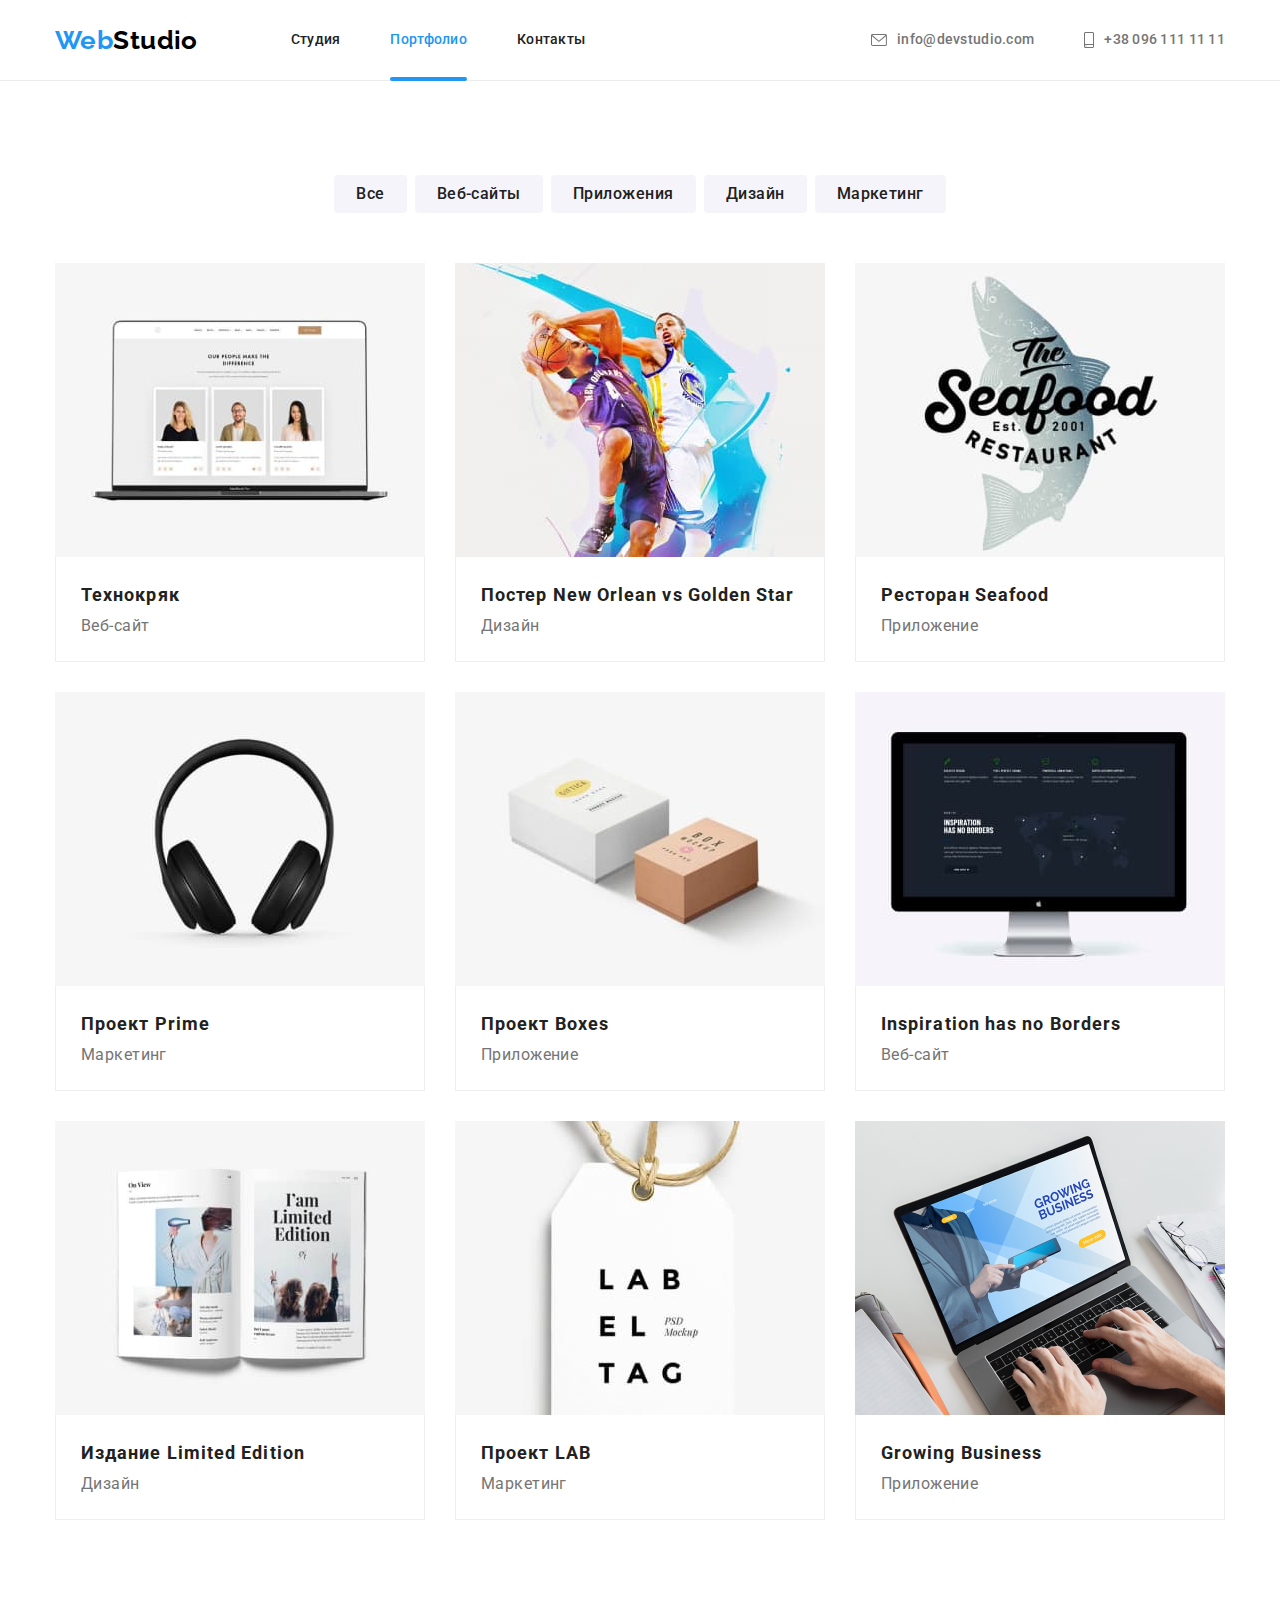
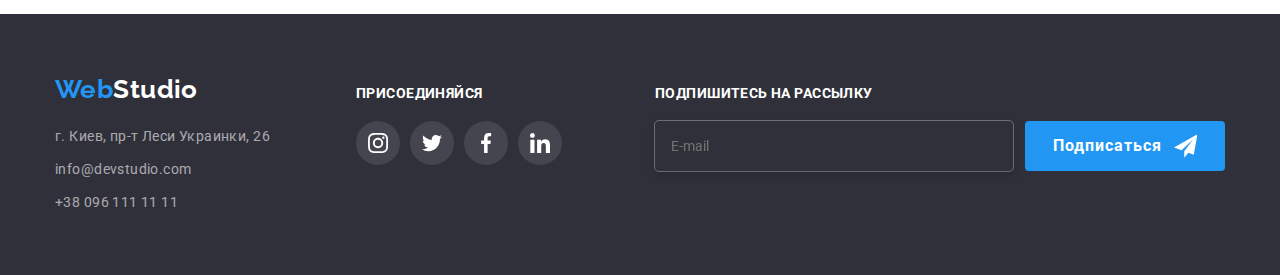
==== commit ab61022b: "add bm class" ====
--- a/portfolio.html
+++ b/portfolio.html
@@ -24,31 +24,33 @@
     <!-- Header -->
     <header class="header">
       <div class="header-menu container">
-        <a class="header-logo link" href="./index.html"
-          >Web<span class="logo-accent link">Studio</span>
+        <a class="header-logo--accent link" href="./index.html"
+          >Web<span class="header-logo link">Studio</span>
         </a>
         <nav class="header-nav">
-          <ul class="header-list list">
-            <li class="header-item">
-              <a href="./index.html" class="link-nav link">Студия</a>
-            </li>
-            <li class="header-item">
-              <a href="./portfolio.html" class="link-nav link current">Портфолио</a>
-            </li>
-            <li class="header-item"><a href="#" class="link-nav link">Контакты</a></li>
+          <ul class="header-nav__list list">
+            <li class="header-nav__item">
+              <a href="./index.html" class="header-nav__link link">Студия</a>
+            </li>
+            <li class="header-nav__item">
+              <a href="./portfolio.html" class="header-nav__link header-nav__link--current link"
+                >Портфолио</a
+              >
+            </li>
+            <li class="header-nav__item"><a href="#" class="header-nav__link link">Контакты</a></li>
           </ul>
         </nav>
         <ul class="header-contacts list">
-          <li class="contacts-list">
-            <a href="mailto:info@devstudio.com" class="contacts-link link"
-              ><svg class="icon-mail">
+          <li class="header-contacts--list">
+            <a href="mailto:info@devstudio.com" class="header-contacts__link link"
+              ><svg class="header-contacts__icon" width="16" height="12">
                 <use href="./images/icons.svg#mail"></use></svg
               >info@devstudio.com</a
             >
           </li>
-          <li class="contacts-list">
-            <a href="tel:+380961111111" class="contacts-link link"
-              ><svg class="icon-smartphone">
+          <li class="header-contacts--list">
+            <a href="tel:+380961111111" class="header-contacts__link link"
+              ><svg class="header-contacts__icon" width="10" height="16">
                 <use href="./images/icons.svg#phone"></use></svg
               >+38 096 111 11 11</a
             >
@@ -59,24 +61,24 @@
 
     <!-- Main -->
     <main>
-      <section class="portfolio section">
+      <section class="section">
         <div class="container">
           <h1 class="visually-hidden">Портфолио</h1>
 
-          <ul class="list-button list">
-            <li class="portfolio-btn">
+          <ul class="portfolio-list__button list">
+            <li class="portfolio-item__button">
               <button class="portfolio-button" type="button">Все</button>
             </li>
-            <li class="portfolio-btn">
+            <li class="portfolio-item__button">
               <button class="portfolio-button" type="button">Веб-сайты</button>
             </li>
-            <li class="portfolio-btn">
+            <li class="portfolio-item__button">
               <button class="portfolio-button" type="button">Приложения</button>
             </li>
-            <li class="portfolio-btn">
+            <li class="portfolio-item__button">
               <button class="portfolio-button" type="button">Дизайн</button>
             </li>
-            <li class="portfolio-btn">
+            <li class="portfolio-item__button">
               <button class="portfolio-button" type="button">Маркетинг</button>
             </li>
           </ul>
@@ -84,15 +86,15 @@
           <ul class="portfolio-list list">
             <li class="portfolio-item">
               <a class="portfolio-link link" href="">
-                <div class="product-thumb">
+                <div class="portfolio-product__thumb">
                   <img
                     src="./images/Portfolio/work_examples_1.jpg"
                     alt="Технокряк"
                     width="370"
                     height="294"
                   />
-                  <div class="product-overlay">
-                    <p class="review">
+                  <div class="portfolio-product__overlay">
+                    <p class="portfolio-review">
                       Ресурс предлагает комплексные предложения с разным уровнем функционала и
                       сервисов. Все это позволит посетителю получить исчерпывающие сведения о
                       компании или частном лице.
@@ -101,20 +103,20 @@
                 </div>
                 <div class="portfolio-container">
                   <h2 class="portfolio-title">Технокряк</h2>
-                  <p class="examples">Веб-сайт</p>
-                </div>
-              </a>
-            </li>
-            <li class="portfolio-item">
-              <a href="" class="portfolio-link link">
-                <div class="product-thumb">
+                  <p class="portfolio-examples">Веб-сайт</p>
+                </div>
+              </a>
+            </li>
+            <li class="portfolio-item">
+              <a href="" class="portfolio-link link">
+                <div class="portfolio-product__thumb">
                   <img
                     src="./images/Portfolio/work_examples_2.jpg"
                     alt="Постер New Orlean vs Golden Star"
                     width="370"
                   />
-                  <div class="product-overlay">
-                    <p class="review">
+                  <div class="portfolio-product__overlay">
+                    <p class="portfolio-review">
                       Ресурс предлагает комплексные предложения с разным уровнем функционала и
                       сервисов. Все это позволит посетителю получить исчерпывающие сведения о
                       компании или частном лице.
@@ -123,20 +125,20 @@
                 </div>
                 <div class="portfolio-container">
                   <h2 class="portfolio-title">Постер New Orlean vs Golden Star</h2>
-                  <p class="examples">Дизайн</p>
-                </div>
-              </a>
-            </li>
-            <li class="portfolio-item">
-              <a href="" class="portfolio-link link">
-                <div class="product-thumb">
+                  <p class="portfolio-examples">Дизайн</p>
+                </div>
+              </a>
+            </li>
+            <li class="portfolio-item">
+              <a href="" class="portfolio-link link">
+                <div class="portfolio-product__thumb">
                   <img
                     src="./images/Portfolio/work_examples_3.jpg"
                     alt="Ресторан Seafood"
                     width="370"
                   />
-                  <div class="product-overlay">
-                    <p class="review">
+                  <div class="portfolio-product__overlay">
+                    <p class="portfolio-review">
                       Ресурс предлагает комплексные предложения с разным уровнем функционала и
                       сервисов. Все это позволит посетителю получить исчерпывающие сведения о
                       компании или частном лице.
@@ -145,20 +147,20 @@
                 </div>
                 <div class="portfolio-container">
                   <h2 class="portfolio-title">Ресторан Seafood</h2>
-                  <p class="examples">Приложение</p>
-                </div>
-              </a>
-            </li>
-            <li class="portfolio-item">
-              <a href="" class="portfolio-link link">
-                <div class="product-thumb">
+                  <p class="portfolio-examples">Приложение</p>
+                </div>
+              </a>
+            </li>
+            <li class="portfolio-item">
+              <a href="" class="portfolio-link link">
+                <div class="portfolio-product__thumb">
                   <img
                     src="./images/Portfolio/work_examples_4.jpg"
                     alt="Проект Prime"
                     width="370"
                   />
-                  <div class="product-overlay">
-                    <p class="review">
+                  <div class="portfolio-product__overlay">
+                    <p class="portfolio-review">
                       Ресурс предлагает комплексные предложения с разным уровнем функционала и
                       сервисов. Все это позволит посетителю получить исчерпывающие сведения о
                       компании или частном лице.
@@ -167,20 +169,20 @@
                 </div>
                 <div class="portfolio-container">
                   <h2 class="portfolio-title">Проект Prime</h2>
-                  <p class="examples">Маркетинг</p>
-                </div>
-              </a>
-            </li>
-            <li class="portfolio-item">
-              <a href="" class="portfolio-link link">
-                <div class="product-thumb">
+                  <p class="portfolio-examples">Маркетинг</p>
+                </div>
+              </a>
+            </li>
+            <li class="portfolio-item">
+              <a href="" class="portfolio-link link">
+                <div class="portfolio-product__thumb">
                   <img
                     src="./images/Portfolio/work_examples_5.jpg"
                     alt="Проект Boxes"
                     width="370"
                   />
-                  <div class="product-overlay">
-                    <p class="review">
+                  <div class="portfolio-product__overlay">
+                    <p class="portfolio-review">
                       Ресурс предлагает комплексные предложения с разным уровнем функционала и
                       сервисов. Все это позволит посетителю получить исчерпывающие сведения о
                       компании или частном лице.
@@ -189,20 +191,20 @@
                 </div>
                 <div class="portfolio-container">
                   <h2 class="portfolio-title">Проект Boxes</h2>
-                  <p class="examples">Приложение</p>
-                </div>
-              </a>
-            </li>
-            <li class="portfolio-item">
-              <a href="" class="portfolio-link link">
-                <div class="product-thumb">
+                  <p class="portfolio-examples">Приложение</p>
+                </div>
+              </a>
+            </li>
+            <li class="portfolio-item">
+              <a href="" class="portfolio-link link">
+                <div class="portfolio-product__thumb">
                   <img
                     src="./images/Portfolio/work_examples_6.jpg"
                     alt="Inspiration has no Borders"
                     width="370"
                   />
-                  <div class="product-overlay">
-                    <p class="review">
+                  <div class="portfolio-product__overlay">
+                    <p class="portfolio-review">
                       Ресурс предлагает комплексные предложения с разным уровнем функционала и
                       сервисов. Все это позволит посетителю получить исчерпывающие сведения о
                       компании или частном лице.
@@ -211,20 +213,20 @@
                 </div>
                 <div class="portfolio-container">
                   <h2 class="portfolio-title">Inspiration has no Borders</h2>
-                  <p class="examples">Веб-сайт</p>
-                </div>
-              </a>
-            </li>
-            <li class="portfolio-item">
-              <a href="" class="portfolio-link link">
-                <div class="product-thumb">
+                  <p class="portfolio-examples">Веб-сайт</p>
+                </div>
+              </a>
+            </li>
+            <li class="portfolio-item">
+              <a href="" class="portfolio-link link">
+                <div class="portfolio-product__thumb">
                   <img
                     src="./images/Portfolio/work_examples_7.jpg"
                     alt="Издание Limited Edition"
                     width="370"
                   />
-                  <div class="product-overlay">
-                    <p class="review">
+                  <div class="portfolio-product__overlay">
+                    <p class="portfolio-review">
                       Ресурс предлагает комплексные предложения с разным уровнем функционала и
                       сервисов. Все это позволит посетителю получить исчерпывающие сведения о
                       компании или частном лице.
@@ -233,16 +235,16 @@
                 </div>
                 <div class="portfolio-container">
                   <h2 class="portfolio-title">Издание Limited Edition</h2>
-                  <p class="examples">Дизайн</p>
-                </div>
-              </a>
-            </li>
-            <li class="portfolio-item">
-              <a href="" class="portfolio-link link">
-                <div class="product-thumb">
+                  <p class="portfolio-examples">Дизайн</p>
+                </div>
+              </a>
+            </li>
+            <li class="portfolio-item">
+              <a href="" class="portfolio-link link">
+                <div class="portfolio-product__thumb">
                   <img src="./images/Portfolio/work_examples_8.jpg" alt="Проект LAB" width="370" />
-                  <div class="product-overlay">
-                    <p class="review">
+                  <div class="portfolio-product__overlay">
+                    <p class="portfolio-review">
                       Ресурс предлагает комплексные предложения с разным уровнем функционала и
                       сервисов. Все это позволит посетителю получить исчерпывающие сведения о
                       компании или частном лице.
@@ -251,20 +253,20 @@
                 </div>
                 <div class="portfolio-container">
                   <h2 class="portfolio-title">Проект LAB</h2>
-                  <p class="examples">Маркетинг</p>
-                </div>
-              </a>
-            </li>
-            <li class="portfolio-item">
-              <a href="" class="portfolio-link link">
-                <div class="product-thumb">
+                  <p class="portfolio-examples">Маркетинг</p>
+                </div>
+              </a>
+            </li>
+            <li class="portfolio-item">
+              <a href="" class="portfolio-link link">
+                <div class="portfolio-product__thumb">
                   <img
                     src="./images/Portfolio/work_examples_9.png"
                     alt="Growing Business"
                     width="370"
                   />
-                  <div class="product-overlay">
-                    <p class="review">
+                  <div class="portfolio-product__overlay">
+                    <p class="portfolio-review">
                       Ресурс предлагает комплексные предложения с разным уровнем функционала и
                       сервисов. Все это позволит посетителю получить исчерпывающие сведения о
                       компании или частном лице.
@@ -273,7 +275,7 @@
                 </div>
                 <div class="portfolio-container">
                   <h2 class="portfolio-title">Growing Business</h2>
-                  <p class="examples">Приложение</p>
+                  <p class="portfolio-examples">Приложение</p>
                 </div>
               </a>
             </li>
@@ -285,78 +287,80 @@
     <!-- Footer -->
     <footer class="footer">
       <div class="container footer-container">
-        <div class="address-container">
+        <div class="footer-container__contacts">
           <a class="footer-logo" href="./index.html"
             >Web<span class="footer-logo-accent">Studio</span>
           </a>
           <address>
-            <ul class="footer-list list">
+            <ul class="list">
               <li class="footer-item">
                 <a
                   href="https://bit.ly/3pXMvUd"
-                  class="footer-link link"
+                  class="footer-item__link link"
                   target="_blank"
                   rel="noopener noreferrer"
                   >г. Киев, пр-т Леси Украинки, 26</a
                 >
               </li>
               <li class="footer-item">
-                <a href="mailto:info@devstudio.com" class="address-link link">info@devstudio.com</a>
+                <a href="mailto:info@devstudio.com" class="footer-item__link link"
+                  >info@devstudio.com</a
+                >
               </li>
               <li class="footer-item">
-                <a href="tel:+380961111111" class="address-link link">+38 096 111 11 11</a>
+                <a href="tel:+380961111111" class="footer-item__link link">+38 096 111 11 11</a>
               </li>
             </ul>
           </address>
         </div>
 
-        <div class="social-container">
-          <p class="social-title">присоединяйся</p>
-          <ul class="social-list list">
-            <li>
-              <a class="social-link" href="">
-                <svg class="social-icon" width="20" height="20">
+        <div class="footer-container__social">
+          <p class="footer-social__title--social">присоединяйся</p>
+          <ul class="footer-social__list list">
+            <li class="footer-social__item">
+              <a class="footer-social__link" href="">
+                <svg class="footer-social__icon" width="20" height="20">
                   <use href="./images/icons.svg#instagram"></use>
                 </svg>
               </a>
             </li>
-            <li>
-              <a class="social-link" href="">
-                <svg class="social-icon" width="20" height="20">
+            <li class="footer-social__item">
+              <a class="footer-social__link" href="">
+                <svg class="footer-social__icon" width="20" height="20">
                   <use href="./images/icons.svg#twitter"></use>
                 </svg>
               </a>
             </li>
-            <li>
-              <a class="social-link" href="">
-                <svg class="social-icon" width="20" height="20">
+            <li class="footer-social__item">
+              <a class="footer-social__link" href="">
+                <svg class="footer-social__icon" width="20" height="20">
                   <use href="./images/icons.svg#facebook"></use>
                 </svg>
               </a>
             </li>
-            <li>
-              <a class="social-link" href="">
-                <svg class="social-icon" width="20" height="20">
+            <li class="footer-social__item">
+              <a class="footer-social__link" href="">
+                <svg class="footer-social__icon" width="20" height="20">
                   <use href="./images/icons.svg#linkedin"></use>
                 </svg>
               </a>
             </li>
           </ul>
         </div>
-        <div class="mail-delivery">
-          <p class="mail-delivery-title">Подпишитесь на рассылку</p>
-          <form class="send-menu" action="">
+        <div class="footer-container__newsletter">
+          <p class="footer-title__newsletter">Подпишитесь на рассылку</p>
+          <form class="footer-form__newsletter" action="">
             <input
-              class="mail-delivery-input"
+              class="footer-input__newsletter"
               type="email"
               name="email"
               id="email-footer"
               placeholder="E-mail"
               required
             />
-            <button class="mail-delivery-btn" type="submit">
+            <button class="footer-button__newsletter" type="submit">
               Подписаться
-              <svg class="send-icon" width="24" height="24">
+              <svg class="footer-icon__newsletter" width="24" height="24">
                 <use href="./images/icons.svg#send"></use>
               </svg>
             </button>
--- a/css/styles.css
+++ b/css/styles.css
@@ -64,6 +64,18 @@
   height: auto;
 }
 
+.visually-hidden {
+  position: absolute;
+  width: 1px;
+  height: 1px;
+  margin: -1px;
+  border: 0;
+  padding: 0;
+  white-space: nowrap;
+  clip-path: inset(100%);
+  clip: rect(0 0 0 0);
+  overflow: hidden;
+}
 /* Conteiner setings */
 .container {
   width: 1200px;
@@ -83,7 +95,7 @@
 }
 
 /* Logo */
-.header-logo {
+.header-logo--accent {
   color: var(--accent-text-color);
   font-family: var(--secondary-font);
   font-weight: 700;
@@ -91,33 +103,29 @@
   line-height: calc(31 / 26);
   text-decoration: none;
 }
-.logo-accent {
+.header-logo {
   color: var(--text-logo-color);
 }
 
 /* Nav */
 
-.link-item {
-  width: 16px;
-  height: 12px;
-}
-
 .header-menu {
   display: flex;
   align-items: center;
 }
+
 .header-nav {
   display: flex;
   align-items: center;
   margin-left: 93px;
 }
 
-.header-list {
+.header-nav__list {
   display: flex;
   gap: 50px;
 }
 
-.link-nav {
+.header-nav__link {
   display: block;
   padding-top: 32px;
   padding-bottom: 32px;
@@ -130,17 +138,17 @@
   transition-duration: 250ms;
   transition-timing-function: cubic-bezier(0.4, 0, 0.2, 1);
 }
-.link-nav:hover,
-.link-nav:focus {
+.header-nav__link:hover,
+.header-nav__link:focus {
   color: var(--accent-text-color);
 }
 
-.current {
+.header-nav__link--current {
   position: relative;
   color: var(--accent-text-color);
 }
 
-.current::after {
+.header-nav__link--current::after {
   content: '';
   position: absolute;
   left: 0;
@@ -158,10 +166,11 @@
   display: flex;
   margin-left: auto;
 }
-.header-contacts .contacts-list + .contacts-list {
-  margin-left: 50px;
-}
-.contacts-link {
+.header-contacts--list:first-child {
+  margin-right: 50px;
+}
+
+.header-contacts__link {
   padding-top: 32px;
   padding-bottom: 32px;
   display: flex;
@@ -175,20 +184,11 @@
   transition-duration: 250ms;
   transition-timing-function: cubic-bezier(0.4, 0, 0.2, 1);
 }
-.contacts-link:hover,
-.contacts-link:focus {
+.header-contacts__link:hover,
+.header-contacts__link:focus {
   color: var(--accent-text-color);
 }
-.icon-mail {
-  width: 16px;
-  height: 12px;
-  margin-right: 10px;
-  fill: currentColor;
-}
-
-.icon-smartphone {
-  width: 10px;
-  height: 16px;
+.header-contacts__icon {
   margin-right: 10px;
   fill: currentColor;
 }
@@ -207,7 +207,7 @@
   margin-bottom: 30px;
 }
 
-.hero-text-container {
+.hero-container__text {
   width: 696px;
   height: 120px;
   margin-left: auto;
@@ -257,7 +257,7 @@
 
 /* Modal window */
 
-.backdrop {
+.modal-backdrop {
   position: fixed;
   top: 0;
   left: 0;
@@ -270,12 +270,12 @@
   transition-timing-function: cubic-bezier(0.4, 0, 0.2, 1);
 }
 
-.backdrop.is-hidden {
+.modal-backdrop.is-hidden {
   opacity: 0;
   pointer-events: none;
 }
 
-.modal {
+.modal-window {
   position: absolute;
   top: 50%;
   left: 50%;
@@ -306,7 +306,7 @@
   transition-timing-function: cubic-bezier(0.4, 0, 0.2, 1);
 }
 
-.modal-button:hover .modal-close {
+.modal-button:hover .modal-button__icon--close {
   --color5: var(--accent-color);
 }
 
@@ -326,45 +326,23 @@
   margin-right: auto;
 }
 
-.form-field {
+.modal-form__field {
   position: relative;
   display: flex;
   flex-direction: column;
   margin-bottom: 10px;
 }
-.form-field:nth-child(4) {
+.modal-form__field:nth-child(4) {
   margin-bottom: 0;
 }
-
-.checkbox-input {
-  position: absolute;
-  -webkit-appearance: none;
-  -moz-appearance: none;
-  appearance: none;
-}
-
-.lable {
-  display: flex;
-  align-items: center;
-}
-.checkbox-icon {
-  width: 16px;
-  height: 15px;
-  background-image: url(../images/off.svg);
-  margin-right: 7px;
-}
-.checkbox-input:checked + .checkbox-icon {
-  background-image: url(../images/on.svg);
-}
-
-.form-field label {
+.modal-form__field label {
   font-size: 12px;
   line-height: calc(14 / 12);
   letter-spacing: 0.01em;
   margin-bottom: 4px;
 }
 
-.form-field input {
+.modal-form__field input {
   margin: 0;
   height: 40px;
   padding: 12px 42px;
@@ -375,8 +353,45 @@
   transition-duration: 250ms;
   transition-timing-function: cubic-bezier(0.4, 0, 0.2, 1);
 }
-
-.modal-icon {
+.modal-form__field input:focus ~ .modal-icon {
+  fill: var(--accent-color);
+}
+.modal-form__field input:focus {
+  outline-color: var(--accent-color);
+}
+
+.modal-form__field textarea {
+  transition-property: outline-color;
+  transition-duration: 250ms;
+  transition-timing-function: cubic-bezier(0.4, 0, 0.2, 1);
+}
+
+.modal-form__field textarea:focus {
+  outline-color: var(--accent-color);
+}
+
+.checkbox-input {
+  position: absolute;
+  -webkit-appearance: none;
+  -moz-appearance: none;
+  appearance: none;
+}
+
+.lable {
+  display: flex;
+  align-items: center;
+}
+.checkbox-icon {
+  width: 16px;
+  height: 15px;
+  background-image: url(../images/off.svg);
+  margin-right: 7px;
+}
+.checkbox-input:checked + .checkbox-icon {
+  background-image: url(../images/on.svg);
+}
+
+.modal-form__icon {
   position: absolute;
   top: 50%;
   left: 12px;
@@ -384,22 +399,6 @@
   transition-property: fill;
   transition-duration: 250ms;
   transition-timing-function: cubic-bezier(0.4, 0, 0.2, 1);
-}
-.form-field input:focus ~ .modal-icon {
-  fill: var(--accent-color);
-}
-.form-field input:focus {
-  outline-color: var(--accent-color);
-}
-
-.form-field textarea {
-  transition-property: outline-color;
-  transition-duration: 250ms;
-  transition-timing-function: cubic-bezier(0.4, 0, 0.2, 1);
-}
-
-.form-field textarea:focus {
-  outline-color: var(--accent-color);
 }
 
 .checkbox-link {
@@ -411,14 +410,39 @@
   color: var(--accent-text-color);
 }
 
-.coment {
+.modal-form__field--coment {
   resize: none;
   height: 120px;
   padding: 12px 16px;
   border: 1px solid rgba(33, 33, 33, 0.2);
   border-radius: 4px;
 }
-.submit-btn {
+
+.modal-form__field--comentt:placeholder-shown {
+  font-size: 12px;
+  line-height: calc(14 / 12);
+  letter-spacing: 0.01em;
+  color: rgba(117, 117, 117, 0.5);
+}
+
+.modal-checkbox {
+  display: flex;
+  justify-content: center;
+  align-items: stretch;
+  padding: 0;
+  margin-bottom: 30px;
+  margin-top: 20px;
+}
+.modal-checkbox input {
+  margin-right: 8px;
+}
+
+.modal-botton__container {
+  display: flex;
+  justify-content: center;
+}
+
+.modal-botton__submit {
   bottom: 40px;
   font-family: Roboto;
   background-color: var(--accent-text-color);
@@ -439,48 +463,16 @@
   transition-timing-function: cubic-bezier(0.4, 0, 0.2, 1);
 }
 
-.submit-btn:hover {
+.modal-botton__submit:hover {
   background-color: #188ce8;
 }
-.checkbox {
-  display: flex;
-  justify-content: center;
-  align-items: stretch;
-  padding: 0;
-  margin-bottom: 30px;
-  margin-top: 20px;
-}
-.checkbox input {
-  margin-right: 8px;
-}
-.coment:placeholder-shown {
-  font-size: 12px;
-  line-height: calc(14 / 12);
-  letter-spacing: 0.01em;
-  color: rgba(117, 117, 117, 0.5);
-}
-.btn-container {
-  display: flex;
-  justify-content: center;
-}
+
 /* peculiarities */
 .peculiarities-list {
   display: flex;
   gap: 30px;
 }
 
-.visually-hidden {
-  position: absolute;
-  width: 1px;
-  height: 1px;
-  margin: -1px;
-  border: 0;
-  padding: 0;
-  white-space: nowrap;
-  clip-path: inset(100%);
-  clip: rect(0 0 0 0);
-  overflow: hidden;
-}
 .peculiarities-title {
   font-style: normal;
   font-weight: 700;
@@ -494,7 +486,7 @@
   margin-bottom: 10px;
 }
 
-.icon-container {
+.peculiarities-container__icon {
   width: 270px;
   height: 120px;
   background: #f5f4fa;
@@ -503,10 +495,7 @@
   display: flex;
   justify-content: center;
 }
-.icon-antena,
-.icon-clock,
-.icon-diagram,
-.icon-astronaut {
+.peculiarities-icon {
   width: 70px;
   height: 70px;
   fill: currentColor;
@@ -525,10 +514,6 @@
 }
 
 /* Work */
-
-.work {
-  padding-top: 0;
-}
 
 .work-title {
   font-weight: 700;
@@ -574,13 +559,16 @@
   margin-top: 0;
   margin-bottom: 50px;
 }
-.team {
+
+.team-section--color {
   background-color: var(--team-background-color);
 }
+
 .team-list {
   display: flex;
   gap: 30px;
 }
+
 .team-item {
   width: 270px;
   margin-left: auto;
@@ -596,7 +584,8 @@
   padding-top: 30px;
   padding-bottom: 30px;
 }
-.name {
+
+.team-name {
   font-weight: 500;
   font-size: 16px;
   line-height: 1.18;
@@ -604,20 +593,21 @@
   color: var(--title-text-color);
   margin-bottom: 10px;
 }
-.profession {
+
+.team-profession {
   font-size: 16px;
   line-height: 1.18;
   text-align: center;
   margin-bottom: 16px;
 }
 
-.team-icon-list {
+.team-icon__list {
   display: flex;
   justify-content: center;
   gap: 10px;
 }
 
-.team-social-link {
+.team-link__social {
   display: flex;
   align-items: center;
   justify-content: center;
@@ -632,11 +622,12 @@
   transition-timing-function: cubic-bezier(0.4, 0, 0.2, 1);
 }
 
-.team-social-link:hover,
-.team-social-link:focus {
+.team-link__social:hover,
+.team-link__social:focus {
   background-color: var(--accent-color);
   color: var(--second-icon-color);
 }
+
 .team-icon {
   fill: currentColor;
 
@@ -644,6 +635,7 @@
   transition-duration: 250ms;
   transition-timing-function: cubic-bezier(0.4, 0, 0.2, 1);
 }
+
 .team-icon:hover,
 .team-icon:focus {
   fill: var(--wite-text-color);
@@ -693,6 +685,21 @@
 }
 
 /* Portfolio */
+.portfolio-list__button {
+  display: flex;
+  margin-right: auto;
+  margin-left: auto;
+  justify-content: center;
+  margin-bottom: 50px;
+}
+
+.portfolio-item__button {
+  margin-right: 8px;
+}
+.portfolio-item__button:last-child {
+  margin-right: 0;
+}
+
 .portfolio-button {
   font-family: inherit;
   color: var(--title-text-color);
@@ -721,21 +728,6 @@
     0px 2px 2px rgba(0, 0, 0, 0.12);
 }
 
-.list-button {
-  display: flex;
-  margin-right: auto;
-  margin-left: auto;
-  justify-content: center;
-  margin-bottom: 50px;
-}
-
-.portfolio-btn {
-  margin-right: 8px;
-}
-.portfolio-btn:last-child {
-  margin-right: 0;
-}
-
 .portfolio-title {
   font-weight: 700;
   font-size: 18px;
@@ -748,6 +740,7 @@
   margin-left: auto;
   margin-bottom: 4px;
 }
+
 .portfolio-list {
   display: flex;
   flex-wrap: wrap;
@@ -756,27 +749,28 @@
 
 .portfolio-item {
   width: 370px;
-  /* flex-basis: calc((100%- (30px * 3)) / 4); */
-}
+  /* flex-basis: calc((100% - (30px * 3)) / 4); */
+}
+
 .portfolio-link {
   display: block;
-
   transition-property: box-shadow;
   transition-duration: 250ms;
   transition-timing-function: cubic-bezier(0.4, 0, 0.2, 1);
 }
+
 .portfolio-link:hover,
 .portfolio-link:focus {
   box-shadow: 0px 1px 1px rgba(0, 0, 0, 0.12), 0px 4px 4px rgba(0, 0, 0, 0.06),
     1px 4px 6px rgba(0, 0, 0, 0.16);
 }
 
-.product-thumb {
+.portfolio-product__thumb {
   position: relative;
   overflow: hidden;
 }
 
-.product-overlay {
+.portfolio-product__overlay {
   position: absolute;
   top: 0;
   left: 0;
@@ -790,11 +784,12 @@
   transition-timing-function: cubic-bezier(0.4, 0, 0.2, 1);
 }
 
-.portfolio-link:hover .product-overlay,
-.portfolio-link:focus .product-overlay {
+.portfolio-link:hover .portfolio-product__overlay,
+.portfolio-link:focus .portfolio-product__overlay {
   transform: translateY(0);
 }
-.review {
+
+.portfolio-review {
   font-weight: 400;
   font-size: 18px;
   line-height: calc(28 / 18);
@@ -802,13 +797,14 @@
   color: var(--wite-text-color);
   padding: 63px 24px;
 }
+
 .portfolio-container {
   border: 1px solid var(--section-bacground-color);
   border-top: none;
   padding: 20px 25px;
 }
 
-.examples {
+.portfolio-examples {
   line-height: 1.87;
   font-size: 16px;
   color: var(--primary-text-color);
@@ -826,6 +822,7 @@
   padding-top: 60px;
   padding-bottom: 60px;
 }
+
 .footer-logo {
   display: inline-block;
   color: var(--accent-text-color);
@@ -840,7 +837,54 @@
 .footer-logo-accent {
   color: var(--wite-text-color);
 }
-.social-title {
+
+.footer-container__contacts {
+  width: 231px;
+}
+
+.footer-item {
+  margin-bottom: 9px;
+}
+
+.footer-item:last-child {
+  margin-bottom: 0;
+}
+
+.footer-link {
+  line-height: 1.71;
+  color: var(--wite-text-color);
+  font-style: normal;
+
+  transition-property: color;
+  transition-duration: 250ms;
+  transition-timing-function: cubic-bezier(0.4, 0, 0.2, 1);
+}
+
+.footer-item__link {
+  font-style: normal;
+  line-height: 1.71;
+  color: var(--footer-text-color);
+
+  transition-property: color;
+  transition-duration: 250ms;
+  transition-timing-function: cubic-bezier(0.4, 0, 0.2, 1);
+}
+
+.footer-item__link:hover,
+.footer-item__link:focus {
+  color: var(--accent-text-color);
+}
+
+.footer-container__social {
+  margin-left: 70px;
+}
+
+.footer-container {
+  display: flex;
+  align-items: baseline;
+}
+
+.footer-social__title--social {
   font-weight: 700;
   font-size: 14px;
   line-height: calc(16 / 14);
@@ -850,61 +894,16 @@
   margin-bottom: 20px;
 }
 
-.address-container {
-  width: 231px;
-}
-.footer-item {
-  margin-bottom: 9px;
-}
-.footer-item:last-child {
-  margin-bottom: 0;
-}
-
-.footer-link {
-  line-height: 1.71;
-  color: var(--wite-text-color);
-  font-style: normal;
-
-  transition-property: color;
-  transition-duration: 250ms;
-  transition-timing-function: cubic-bezier(0.4, 0, 0.2, 1);
-}
-
-.address-link {
-  font-style: normal;
-  line-height: 1.71;
-  color: var(--footer-text-color);
-
-  transition-property: color;
-  transition-duration: 250ms;
-  transition-timing-function: cubic-bezier(0.4, 0, 0.2, 1);
-}
-
-.address-link:hover,
-.address-link:focus {
-  color: var(--accent-text-color);
-}
-
-.footer-link:hover,
-.footer-link:focus {
-  color: var(--accent-text-color);
-}
-.social-container {
-  margin-left: 70px;
-}
-.footer-container {
-  display: flex;
-  align-items: baseline;
-}
-.social-list {
+.footer-social__item {
+  display: flex;
+}
+
+.footer-social__list {
   display: flex;
   gap: 10px;
 }
-.social-item {
-  display: flex;
-}
-
-.social-link {
+
+.footer-social__link {
   display: flex;
   align-items: center;
   justify-content: center;
@@ -919,17 +918,20 @@
   transition-duration: 250ms;
   transition-timing-function: cubic-bezier(0.4, 0, 0.2, 1);
 }
-.social-link:hover,
-.social-link:focus {
+
+.footer-social__link:hover,
+.footer-social__link:focus {
   background-color: var(--accent-color);
 }
-.social-icon {
+.footer-social__icon {
   fill: var(--wite-background-color);
 }
-.mail-delivery {
+
+.footer-container__newsletter {
   margin-left: auto;
 }
-.mail-delivery-title {
+
+.footer-title__newsletter {
   font-weight: 700;
   font-size: 14px;
   line-height: calc(16 / 14);
@@ -938,7 +940,8 @@
   color: var(--wite-text-color);
   margin-bottom: 20px;
 }
-.mail-delivery-btn {
+
+.footer-button__newsletter {
   display: flex;
   align-items: center;
   font-family: Roboto;
@@ -959,11 +962,12 @@
   transition-duration: 250ms;
   transition-timing-function: cubic-bezier(0.4, 0, 0.2, 1);
 }
-.mail-delivery-btn:hover {
+
+.footer-button__newsletter:hover {
   background-color: var(--accent-button-color);
 }
 
-.mail-delivery-input {
+.footer-input__newsletter {
   width: 358px;
   height: 50px;
   padding: 15px 16px;
@@ -979,13 +983,13 @@
   transition-timing-function: cubic-bezier(0.4, 0, 0.2, 1);
 }
 
-.mail-delivery-input:focus {
+.footer-input__newsletter:focus {
   outline-color: var(--alt-section-color);
 }
 
-.send-icon {
+.footer-icon__newsletter {
   margin-left: 12px;
 }
-.send-menu {
-  display: flex;
-}
+.footer-form__newsletter {
+  display: flex;
+}
